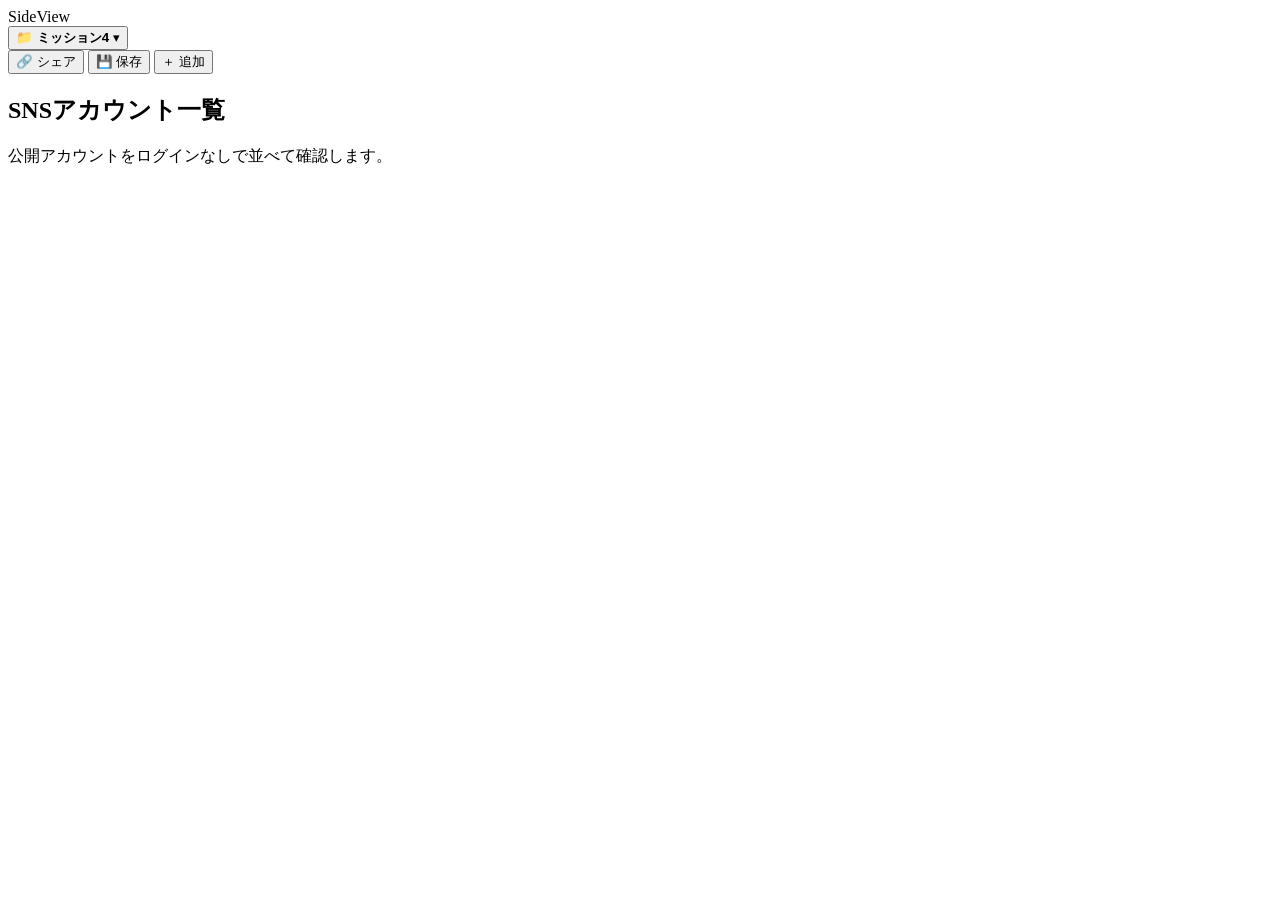
==== admin/sns-preview.html @ 50b6c7f9 "Add SNS preview prototype page" ====
<!DOCTYPE html>
<html lang="ja">
<head>
    <meta charset="UTF-8">
    <meta name="viewport" content="width=device-width, initial-scale=1.0">
    <title>SideView SNS Preview</title>
    <link rel="stylesheet" href="../sns-preview.css">
</head>
<body>
    <header class="topbar">
        <div class="brand-lockup" aria-label="SideView">
            <span class="brand-side">Side</span><span class="brand-view">View</span>
        </div>
        <button class="mission-select" type="button" aria-label="ミッション選択">
            <span>📁</span>
            <strong id="missionName">ミッション4</strong>
            <span class="chevron">▾</span>
        </button>
        <div class="topbar-spacer"></div>
        <button class="ghost-action" type="button">🔗 シェア</button>
        <button class="ghost-action" type="button">💾 保存</button>
        <button id="openAddPanel" class="add-action" type="button">＋ 追加</button>
    </header>

    <main class="app-shell">
        <section class="mission-head">
            <div>
                <h1>SNSアカウント一覧</h1>
                <p>公開アカウントをログインなしで並べて確認します。</p>
            </div>
            <div id="statusSummary" class="status-summary" aria-label="取得状況"></div>
        </section>

        <section id="panelGrid" class="panel-grid" aria-label="SNSプレビュー一覧"></section>
    </main>

    <dialog id="addDialog" class="add-dialog" aria-labelledby="addDialogTitle">
        <form method="dialog">
            <div class="dialog-head">
                <div>
                    <p>URL Input</p>
                    <h2 id="addDialogTitle">SNSパネルを追加</h2>
                </div>
                <button class="icon-button" value="cancel" type="submit" aria-label="閉じる">×</button>
            </div>
            <label>
                <span>SNSアカウントURL</span>
                <textarea id="urlInput" placeholder="https://www.instagram.com/account/&#10;https://x.com/account"></textarea>
            </label>
            <label>
                <span>ミッション名</span>
                <input id="missionInput" value="ミッション4">
            </label>
            <div id="inputNotice" class="dialog-notice">Instagram / X / TikTok / YouTube / Facebook / Threads / LinkedIn に対応。</div>
            <div class="dialog-actions">
                <button id="addUrls" class="dialog-primary" value="default" type="button">パネルを追加</button>
                <button id="clearUrls" class="dialog-secondary" value="default" type="button">クリア</button>
            </div>
        </form>
    </dialog>

    <script src="../sns-preview.js"></script>
</body>
</html>
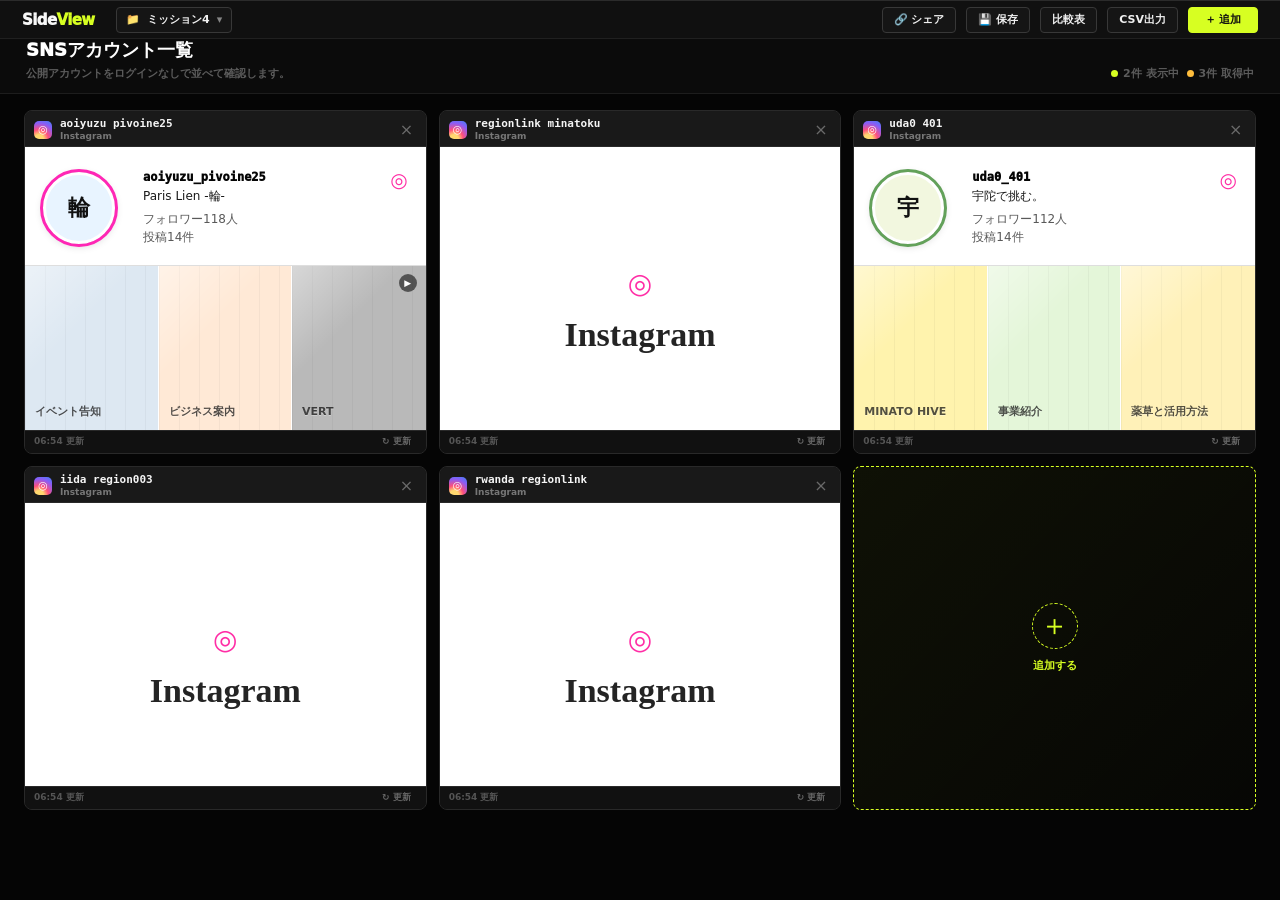
==== commit c2dc1440: "Add SNS preview page with comparison controls" ====
--- a/admin/sns-preview.html
+++ b/admin/sns-preview.html
@@ -19,6 +19,8 @@
         <div class="topbar-spacer"></div>
         <button class="ghost-action" type="button">🔗 シェア</button>
         <button class="ghost-action" type="button">💾 保存</button>
+        <button id="toggleCompare" class="ghost-action" type="button">比較表</button>
+        <button id="exportCsv" class="ghost-action" type="button">CSV出力</button>
         <button id="openAddPanel" class="add-action" type="button">＋ 追加</button>
     </header>
 
@@ -32,6 +34,32 @@
         </section>
 
         <section id="panelGrid" class="panel-grid" aria-label="SNSプレビュー一覧"></section>
+
+        <section id="comparePanel" class="compare-panel" aria-label="SNS比較表" hidden>
+            <div class="compare-head">
+                <div>
+                    <p>Comparison</p>
+                    <h2>アカウント比較表</h2>
+                </div>
+                <button id="closeCompare" type="button">閉じる</button>
+            </div>
+            <div class="compare-table-wrap">
+                <table class="compare-table">
+                    <thead>
+                        <tr>
+                            <th>SNS</th>
+                            <th>アカウント</th>
+                            <th>フォロワー数</th>
+                            <th>投稿数</th>
+                            <th>最新投稿</th>
+                            <th>取得状態</th>
+                            <th>URL</th>
+                        </tr>
+                    </thead>
+                    <tbody id="compareRows"></tbody>
+                </table>
+            </div>
+        </section>
     </main>
 
     <dialog id="addDialog" class="add-dialog" aria-labelledby="addDialogTitle">
--- a/sns-preview.css
+++ b/sns-preview.css
@@ -0,0 +1,609 @@
+:root {
+    --bg: #050505;
+    --panel: #111111;
+    --panel-2: #191919;
+    --line: #292929;
+    --line-strong: #383838;
+    --text: #f6f6f6;
+    --muted: #8c8c8c;
+    --quiet: #5c5c5c;
+    --accent: #d7ff22;
+    --accent-soft: rgba(215, 255, 34, 0.14);
+    --danger: #ff4d6d;
+    --instagram: #ff2ea6;
+}
+
+* {
+    box-sizing: border-box;
+}
+
+html {
+    background: var(--bg);
+}
+
+body {
+    min-width: 1180px;
+    margin: 0;
+    color: var(--text);
+    background: var(--bg);
+    font-family: Inter, ui-sans-serif, system-ui, -apple-system, BlinkMacSystemFont, "Segoe UI", sans-serif;
+}
+
+button,
+input,
+textarea {
+    font: inherit;
+}
+
+button {
+    cursor: pointer;
+}
+
+.topbar {
+    position: sticky;
+    top: 0;
+    z-index: 10;
+    display: flex;
+    align-items: center;
+    gap: 10px;
+    height: 39px;
+    padding: 0 22px;
+    border-top: 1px solid #2b2b2b;
+    border-bottom: 1px solid #202020;
+    background: #101010;
+}
+
+.brand-lockup {
+    display: inline-flex;
+    align-items: baseline;
+    min-width: 84px;
+    font-size: 15px;
+    font-weight: 1000;
+    letter-spacing: -0.04em;
+}
+
+.brand-side {
+    color: #f7f7f7;
+}
+
+.brand-view {
+    color: var(--accent);
+}
+
+.mission-select,
+.ghost-action,
+.add-action,
+.icon-button {
+    min-height: 26px;
+    border: 1px solid var(--line-strong);
+    border-radius: 4px;
+    color: #f0f0f0;
+    background: #151515;
+    font-size: 11px;
+    font-weight: 800;
+}
+
+.mission-select {
+    display: inline-flex;
+    align-items: center;
+    gap: 7px;
+    padding: 0 9px;
+}
+
+.chevron {
+    color: #858585;
+}
+
+.topbar-spacer {
+    flex: 1;
+}
+
+.ghost-action {
+    padding: 0 11px;
+}
+
+.add-action {
+    min-width: 70px;
+    color: #101010;
+    background: var(--accent);
+    border-color: var(--accent);
+}
+
+.app-shell {
+    padding: 0 24px 48px;
+}
+
+.mission-head {
+    display: flex;
+    align-items: end;
+    justify-content: space-between;
+    min-height: 50px;
+    margin: 0 -24px 16px;
+    padding: 0 26px 12px;
+    border-bottom: 1px solid #1d1d1d;
+    background: #0b0b0b;
+}
+
+.mission-head h1 {
+    margin: 0;
+    color: #fff;
+    font-size: 18px;
+    font-weight: 950;
+    line-height: 1.2;
+    letter-spacing: 0;
+}
+
+.mission-head p {
+    margin: 5px 0 0;
+    color: var(--quiet);
+    font-size: 11px;
+    font-weight: 700;
+}
+
+.status-summary {
+    display: flex;
+    gap: 8px;
+    color: var(--quiet);
+    font-size: 11px;
+    font-weight: 800;
+}
+
+.status-summary span {
+    display: inline-flex;
+    align-items: center;
+    gap: 5px;
+}
+
+.status-dot {
+    width: 7px;
+    height: 7px;
+    border-radius: 50%;
+    background: var(--accent);
+}
+
+.status-dot.warn {
+    background: #ffbe3d;
+}
+
+.panel-grid {
+    display: grid;
+    grid-template-columns: repeat(4, minmax(360px, 1fr));
+    gap: 12px;
+    align-items: start;
+}
+
+.sns-panel,
+.add-panel {
+    height: 344px;
+    overflow: hidden;
+    border: 1px solid var(--line);
+    border-radius: 8px;
+    background: var(--panel);
+}
+
+.sns-panel {
+    display: grid;
+    grid-template-rows: 36px minmax(0, 1fr) 23px;
+}
+
+.panel-titlebar {
+    display: grid;
+    grid-template-columns: auto 1fr auto;
+    align-items: center;
+    gap: 8px;
+    padding: 7px 8px 7px 9px;
+    border-bottom: 1px solid var(--line);
+    background: var(--panel-2);
+}
+
+.provider-icon {
+    width: 18px;
+    height: 18px;
+    border-radius: 5px;
+    display: grid;
+    place-items: center;
+    color: #fff;
+    background: radial-gradient(circle at 28% 100%, #ffd86f 0 20%, #ff4f7c 42%, #8b5cf6 72%, #3b82f6 100%);
+    font-size: 11px;
+    font-weight: 900;
+}
+
+.panel-account {
+    min-width: 0;
+}
+
+.panel-account strong,
+.panel-account span {
+    display: block;
+    overflow: hidden;
+    text-overflow: ellipsis;
+    white-space: nowrap;
+}
+
+.panel-account strong {
+    color: #f5f5f5;
+    font-family: ui-monospace, SFMono-Regular, Menlo, Consolas, monospace;
+    font-size: 11px;
+    font-weight: 900;
+    line-height: 1.05;
+}
+
+.panel-account span {
+    margin-top: 2px;
+    color: #777;
+    font-size: 9px;
+    font-weight: 800;
+}
+
+.close-button {
+    width: 24px;
+    height: 24px;
+    border: 0;
+    color: #6a6a6a;
+    background: transparent;
+    font-size: 16px;
+    line-height: 1;
+}
+
+.panel-stage {
+    position: relative;
+    display: grid;
+    grid-template-rows: 118px 1fr;
+    background: #fff;
+}
+
+.profile-zone {
+    display: grid;
+    grid-template-columns: 86px 1fr auto;
+    gap: 14px;
+    align-items: center;
+    padding: 21px 18px 16px;
+    color: #0d0d0d;
+}
+
+.avatar {
+    width: 72px;
+    height: 72px;
+    border: 3px solid #fff;
+    border-radius: 50%;
+    outline: 3px solid var(--ring, #ff3aa8);
+    display: grid;
+    place-items: center;
+    color: #111;
+    background: var(--avatar-bg, #e7f2ff);
+    box-shadow: 0 2px 9px rgba(0, 0, 0, 0.18);
+    font-size: 22px;
+    font-weight: 1000;
+}
+
+.profile-copy {
+    min-width: 0;
+}
+
+.profile-copy strong {
+    display: block;
+    color: #050505;
+    font-family: ui-monospace, SFMono-Regular, Menlo, Consolas, monospace;
+    font-size: 12px;
+    font-weight: 950;
+}
+
+.profile-copy p {
+    margin: 4px 0 0;
+    color: #191919;
+    font-size: 12px;
+    line-height: 1.45;
+}
+
+.profile-copy span {
+    display: block;
+    margin-top: 5px;
+    color: #595959;
+    font-size: 12px;
+    line-height: 1.5;
+}
+
+.provider-corner {
+    align-self: start;
+    color: var(--instagram);
+    font-size: 20px;
+}
+
+.feed-strip {
+    display: grid;
+    grid-template-columns: repeat(3, 1fr);
+    min-height: 0;
+    border-top: 1px solid #dedede;
+}
+
+.feed-tile {
+    position: relative;
+    overflow: hidden;
+    min-height: 127px;
+    border-right: 1px solid #fff;
+    background: var(--tile-bg, #d9d9d9);
+}
+
+.feed-tile:last-child {
+    border-right: 0;
+}
+
+.feed-tile::before {
+    content: "";
+    position: absolute;
+    inset: 0;
+    background:
+        linear-gradient(135deg, rgba(255, 255, 255, 0.44), rgba(255, 255, 255, 0) 38%),
+        repeating-linear-gradient(90deg, rgba(0,0,0,0.04) 0 1px, transparent 1px 20px);
+}
+
+.feed-tile span {
+    position: absolute;
+    left: 10px;
+    right: 10px;
+    bottom: 10px;
+    color: rgba(0, 0, 0, 0.68);
+    font-size: 11px;
+    font-weight: 900;
+    line-height: 1.35;
+    text-shadow: 0 1px 0 rgba(255, 255, 255, 0.32);
+}
+
+.feed-tile.video::after {
+    content: "▶";
+    position: absolute;
+    right: 9px;
+    top: 8px;
+    width: 18px;
+    height: 18px;
+    border-radius: 50%;
+    display: grid;
+    place-items: center;
+    color: #fff;
+    background: rgba(0, 0, 0, 0.55);
+    font-size: 9px;
+}
+
+.loading-stage {
+    display: grid;
+    place-items: center;
+    min-height: 100%;
+    background: #fff;
+}
+
+.instagram-loader {
+    display: grid;
+    justify-items: center;
+    gap: 16px;
+    margin-top: 44px;
+}
+
+.instagram-glyph {
+    color: var(--instagram);
+    font-size: 28px;
+    font-weight: 900;
+}
+
+.instagram-word {
+    color: #242424;
+    font-family: "Brush Script MT", "Segoe Script", cursive;
+    font-size: 34px;
+    font-weight: 900;
+}
+
+.panel-footer {
+    display: flex;
+    align-items: center;
+    justify-content: space-between;
+    padding: 0 9px;
+    border-top: 1px solid var(--line);
+    color: #555;
+    background: #111;
+    font-size: 9px;
+    font-weight: 800;
+}
+
+.panel-footer button {
+    border: 0;
+    color: #656565;
+    background: transparent;
+    font-size: 9px;
+    font-weight: 800;
+}
+
+.add-panel {
+    min-height: 344px;
+    border: 1px dashed var(--accent);
+    display: grid;
+    place-items: center;
+    color: var(--accent);
+    background: linear-gradient(135deg, rgba(215, 255, 34, 0.05), rgba(215, 255, 34, 0.01));
+}
+
+.add-panel button {
+    width: 100%;
+    height: 100%;
+    border: 0;
+    display: grid;
+    place-items: center;
+    color: var(--accent);
+    background: transparent;
+}
+
+.add-panel-content {
+    display: grid;
+    justify-items: center;
+    gap: 9px;
+}
+
+.plus-ring {
+    width: 46px;
+    height: 46px;
+    border: 1px dashed var(--accent);
+    border-radius: 50%;
+    display: grid;
+    place-items: center;
+    color: var(--accent);
+    font-size: 29px;
+    line-height: 1;
+}
+
+.add-panel-content strong {
+    font-size: 11px;
+}
+
+.add-dialog {
+    width: min(560px, calc(100vw - 36px));
+    border: 1px solid #333;
+    border-radius: 8px;
+    color: var(--text);
+    background: #141414;
+    box-shadow: 0 24px 70px rgba(0, 0, 0, 0.55);
+}
+
+.add-dialog::backdrop {
+    background: rgba(0, 0, 0, 0.68);
+}
+
+.add-dialog form {
+    display: grid;
+    gap: 14px;
+}
+
+.dialog-head {
+    display: flex;
+    justify-content: space-between;
+    gap: 14px;
+}
+
+.dialog-head p {
+    margin: 0;
+    color: var(--accent);
+    font-size: 10px;
+    font-weight: 900;
+    text-transform: uppercase;
+}
+
+.dialog-head h2 {
+    margin: 3px 0 0;
+    font-size: 20px;
+}
+
+.icon-button {
+    width: 30px;
+    height: 30px;
+}
+
+.add-dialog label span {
+    display: block;
+    margin-bottom: 7px;
+    color: #bdbdbd;
+    font-size: 12px;
+    font-weight: 850;
+}
+
+.add-dialog textarea,
+.add-dialog input {
+    width: 100%;
+    border: 1px solid #343434;
+    border-radius: 6px;
+    color: #f4f4f4;
+    background: #080808;
+    font-size: 13px;
+    font-weight: 750;
+}
+
+.add-dialog textarea {
+    min-height: 130px;
+    padding: 12px;
+    resize: vertical;
+}
+
+.add-dialog input {
+    min-height: 40px;
+    padding: 0 12px;
+}
+
+.dialog-notice {
+    padding: 10px 12px;
+    border: 1px solid rgba(215, 255, 34, 0.22);
+    border-radius: 6px;
+    color: #d9e989;
+    background: var(--accent-soft);
+    font-size: 12px;
+    font-weight: 800;
+}
+
+.dialog-actions {
+    display: flex;
+    gap: 10px;
+}
+
+.dialog-primary,
+.dialog-secondary {
+    min-height: 38px;
+    border-radius: 5px;
+    padding: 0 14px;
+    font-size: 12px;
+    font-weight: 900;
+}
+
+.dialog-primary {
+    border: 1px solid var(--accent);
+    color: #080808;
+    background: var(--accent);
+}
+
+.dialog-secondary {
+    border: 1px solid #383838;
+    color: #e8e8e8;
+    background: #1b1b1b;
+}
+
+@media (max-width: 1500px) {
+    .panel-grid {
+        grid-template-columns: repeat(3, minmax(360px, 1fr));
+    }
+}
+
+@media (max-width: 1180px) {
+    body {
+        min-width: 0;
+    }
+
+    .panel-grid {
+        grid-template-columns: repeat(2, minmax(320px, 1fr));
+    }
+}
+
+@media (max-width: 760px) {
+    .topbar {
+        padding: 0 12px;
+    }
+
+    .ghost-action {
+        display: none;
+    }
+
+    .app-shell {
+        padding: 0 12px 28px;
+    }
+
+    .mission-head {
+        display: grid;
+        gap: 10px;
+        margin-left: -12px;
+        margin-right: -12px;
+        padding-left: 14px;
+        padding-right: 14px;
+    }
+
+    .panel-grid {
+        grid-template-columns: 1fr;
+    }
+
+    .sns-panel,
+    .add-panel {
+        height: 330px;
+    }
+}
